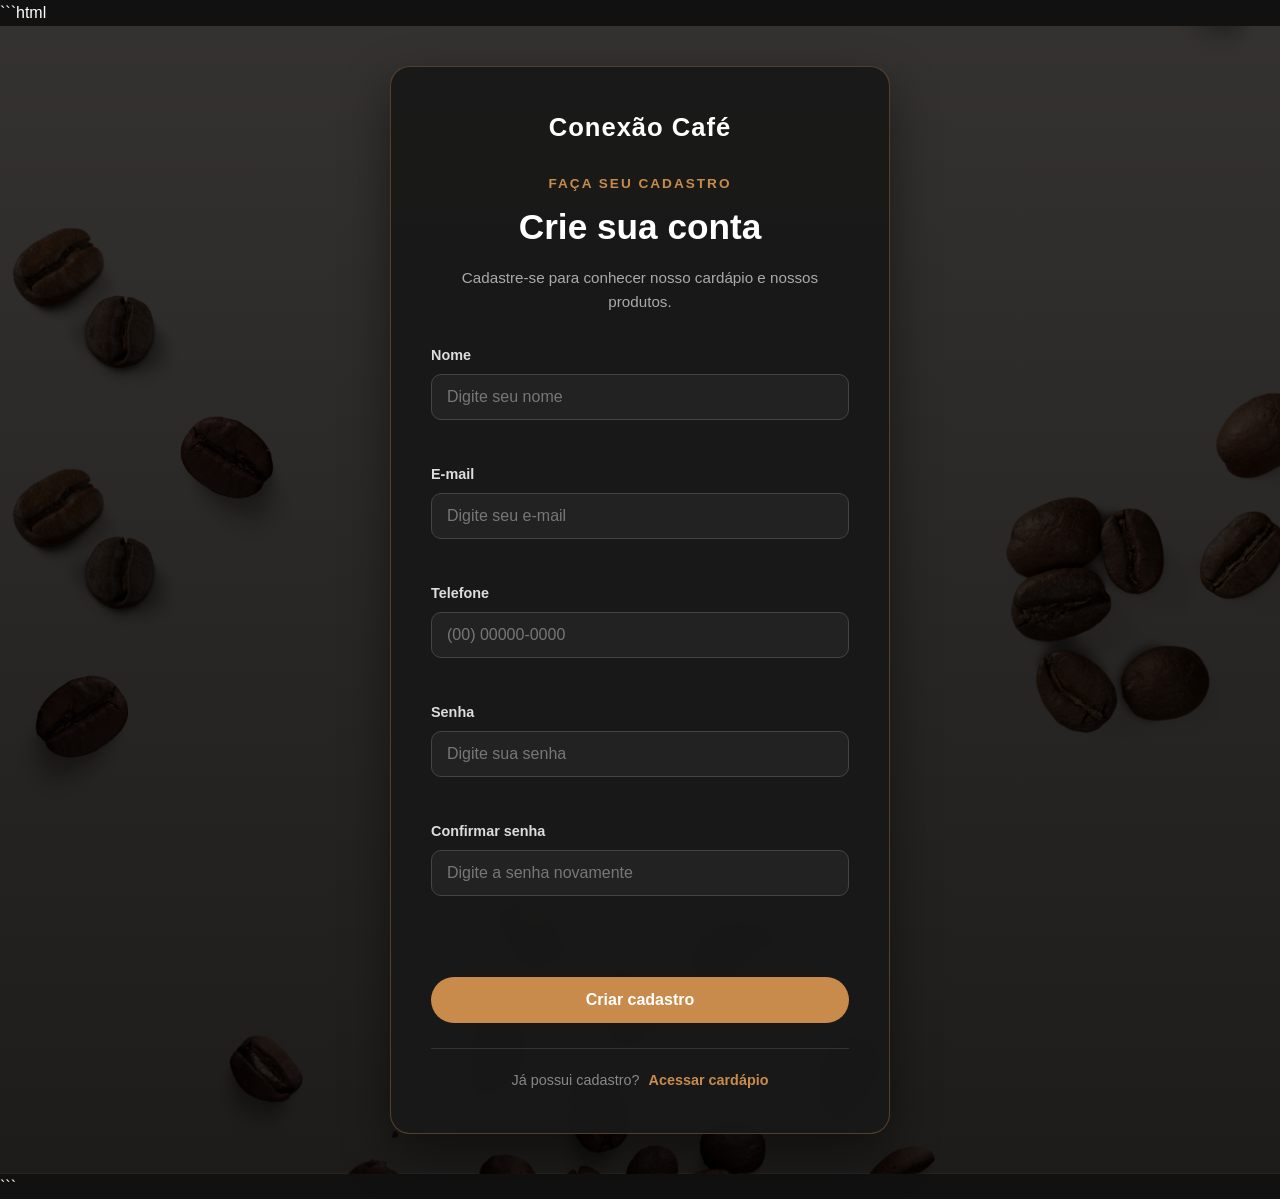
==== cadastro.html @ cc415b2b "Projeto Conexão Café" ====
```html
<!DOCTYPE html>
<html lang="pt-BR">

<head>

    <meta charset="UTF-8">

    <meta
        name="viewport"
        content="width=device-width, initial-scale=1.0"
    >

    <meta
        name="description"
        content="Cadastro - Conexão Café."
    >

    <title>Cadastro | Conexão Café</title>

    <link
        rel="stylesheet"
        href="./src/css/cadastro.css"
    >

</head>


<body>

    <main class="cadastro-page">

        <section class="cadastro-container">

            <div class="cadastro-card">

                <div class="cadastro-header">

                    <a
                        href="./index.html"
                        class="logo"
                    >
                        Conexão Café
                    </a>

                    <p class="cadastro-subtitle">
                        Faça seu cadastro
                    </p>

                    <h1>
                        Crie sua conta
                    </h1>

                    <p class="cadastro-description">
                        Cadastre-se para conhecer nosso
                        cardápio e nossos produtos.
                    </p>

                </div>


                <form
                    id="form-cadastro"
                    class="cadastro-form"
                >

                    <!-- NOME -->

                    <div class="form-group">

                        <label for="nome">
                            Nome
                        </label>

                        <input
                            type="text"
                            id="nome"
                            name="nome"
                            placeholder="Digite seu nome"
                            autocomplete="name"
                            required
                        >

                        <small
                            id="erro-nome"
                            class="mensagem-erro"
                        ></small>

                    </div>


                    <!-- E-MAIL -->

                    <div class="form-group">

                        <label for="email">
                            E-mail
                        </label>

                        <input
                            type="email"
                            id="email"
                            name="email"
                            placeholder="Digite seu e-mail"
                            autocomplete="email"
                            required
                        >

                        <small
                            id="erro-email"
                            class="mensagem-erro"
                        ></small>

                    </div>


                    <!-- TELEFONE -->

                    <div class="form-group">

                        <label for="telefone">
                            Telefone
                        </label>

                        <input
                            type="tel"
                            id="telefone"
                            name="telefone"
                            placeholder="(00) 00000-0000"
                            autocomplete="tel"
                            maxlength="15"
                            required
                        >

                        <small
                            id="erro-telefone"
                            class="mensagem-erro"
                        ></small>

                    </div>


                    <!-- SENHA -->

                    <div class="form-group">

                        <label for="senha">
                            Senha
                        </label>

                        <input
                            type="password"
                            id="senha"
                            name="senha"
                            placeholder="Digite sua senha"
                            autocomplete="new-password"
                            minlength="6"
                            required
                        >

                        <small
                            id="erro-senha"
                            class="mensagem-erro"
                        ></small>

                    </div>


                    <!-- CONFIRMAR SENHA -->

                    <div class="form-group">

                        <label for="confirmar-senha">
                            Confirmar senha
                        </label>

                        <input
                            type="password"
                            id="confirmar-senha"
                            name="confirmar-senha"
                            placeholder="Digite a senha novamente"
                            autocomplete="new-password"
                            minlength="6"
                            required
                        >

                        <small
                            id="erro-confirmar-senha"
                            class="mensagem-erro"
                        ></small>

                    </div>


                    <!-- MENSAGEM GERAL -->

                    <p
                        id="mensagem-cadastro"
                        class="mensagem-cadastro"
                    ></p>


                    <!-- BOTÃO -->

                    <button
                        type="submit"
                        class="button"
                    >
                        Criar cadastro
                    </button>

                </form>


                <div class="cadastro-footer">

                    <p>
                        Já possui cadastro?
                    </p>

                    <a href="./home.html">
                        Acessar cardápio
                    </a>

                </div>

            </div>

        </section>

    </main>


    <script
        src="./src/js/cadastro.js"
    ></script>

</body>

</html>
```
---- src/css/cadastro.css ----
* {
    margin: 0;
    padding: 0;
    box-sizing: border-box;
}


/* =========================
   HTML
========================= */

html {
    scroll-behavior: smooth;
}


/* =========================
   BODY
========================= */

body {

    font-family:
        Arial,
        Helvetica,
        sans-serif;

    background-color: #111;

    color: #fff;

    line-height: 1.6;

}


/* =========================
   LINKS
========================= */

a {

    text-decoration: none;

    color: inherit;

}


/* =========================
   PÁGINA DE CADASTRO
========================= */

.cadastro-page {

    min-height: 100vh;

    display: flex;

    align-items: center;

    justify-content: center;

    padding: 40px 20px;

    background-image:

        linear-gradient(
            rgba(0, 0, 0, 0.78),
            rgba(0, 0, 0, 0.88)
        ),

        url("../images/background-desktop.png");

    background-size: cover;

    background-position: center;

}


/* =========================
   CONTAINER
========================= */

.cadastro-container {

    width: 100%;

    max-width: 500px;

}


/* =========================
   CARD
========================= */

.cadastro-card {

    padding: 40px;

    background-color:
        rgba(24, 24, 24, 0.96);

    border: 1px solid
        rgba(201, 139, 75, 0.35);

    border-radius: 20px;

    box-shadow:
        0 20px 50px
        rgba(0, 0, 0, 0.45);

}


/* =========================
   CABEÇALHO
========================= */

.cadastro-header {

    text-align: center;

    margin-bottom: 30px;

}


.logo {

    display: inline-block;

    margin-bottom: 25px;

    color: #fff;

    font-size: 1.6rem;

    font-weight: bold;

    letter-spacing: 1px;

}


.cadastro-subtitle {

    margin-bottom: 5px;

    color: #c98b4b;

    font-size: 0.85rem;

    font-weight: bold;

    text-transform: uppercase;

    letter-spacing: 2px;

}


.cadastro-header h1 {

    margin-bottom: 10px;

    font-size: 2.2rem;

}


.cadastro-description {

    color: #aaa;

    font-size: 0.95rem;

}


/* =========================
   FORMULÁRIO
========================= */

.cadastro-form {

    display: flex;

    flex-direction: column;

    gap: 18px;

}


.form-group {

    display: flex;

    flex-direction: column;

    gap: 7px;

}


.form-group label {

    color: #ddd;

    font-size: 0.9rem;

    font-weight: bold;

}


/* =========================
   CAMPOS
========================= */

.form-group input {

    width: 100%;

    padding: 13px 15px;

    border: 1px solid #444;

    border-radius: 10px;

    outline: none;

    background-color: #222;

    color: #fff;

    font-size: 1rem;

    transition:
        border-color 0.3s,
        box-shadow 0.3s;

}


.form-group input::placeholder {

    color: #777;

}


.form-group input:focus {

    border-color: #c98b4b;

    box-shadow:
        0 0 0 2px
        rgba(201, 139, 75, 0.15);

}


/* =========================
   ERROS
========================= */

.mensagem-erro {

    min-height: 18px;

    color: #e57373;

    font-size: 0.8rem;

}


/* =========================
   MENSAGEM GERAL
========================= */

.mensagem-cadastro {

    min-height: 20px;

    text-align: center;

    font-size: 0.9rem;

}


.mensagem-cadastro.erro {

    color: #e57373;

}


.mensagem-cadastro.sucesso {

    color: #81c784;

}


/* =========================
   BOTÃO
========================= */

.button {

    width: 100%;

    padding: 14px 20px;

    border: none;

    border-radius: 30px;

    background-color: #c98b4b;

    color: #fff;

    font-size: 1rem;

    font-weight: bold;

    cursor: pointer;

    transition:
        transform 0.3s,
        background-color 0.3s;

}


.button:hover {

    transform: translateY(-2px);

    background-color: #a96d35;

}


.button:active {

    transform: translateY(0);

}


/* =========================
   RODAPÉ DO CADASTRO
========================= */

.cadastro-footer {

    margin-top: 25px;

    padding-top: 20px;

    border-top: 1px solid #333;

    text-align: center;

}


.cadastro-footer p {

    display: inline;

    color: #888;

    font-size: 0.9rem;

}


.cadastro-footer a {

    margin-left: 5px;

    color: #c98b4b;

    font-size: 0.9rem;

    font-weight: bold;

}


.cadastro-footer a:hover {

    text-decoration: underline;

}


/* =========================
   RESPONSIVIDADE
========================= */

@media (max-width: 600px) {

    .cadastro-page {

        padding: 25px 15px;

        background-image:

            linear-gradient(
                rgba(0, 0, 0, 0.78),
                rgba(0, 0, 0, 0.90)
            ),

            url("../images/background-mobile.png");

    }


    .cadastro-card {

        padding: 30px 22px;

        border-radius: 16px;

    }


    .cadastro-header h1 {

        font-size: 1.8rem;

    }


    .logo {

        font-size: 1.4rem;

    }

}
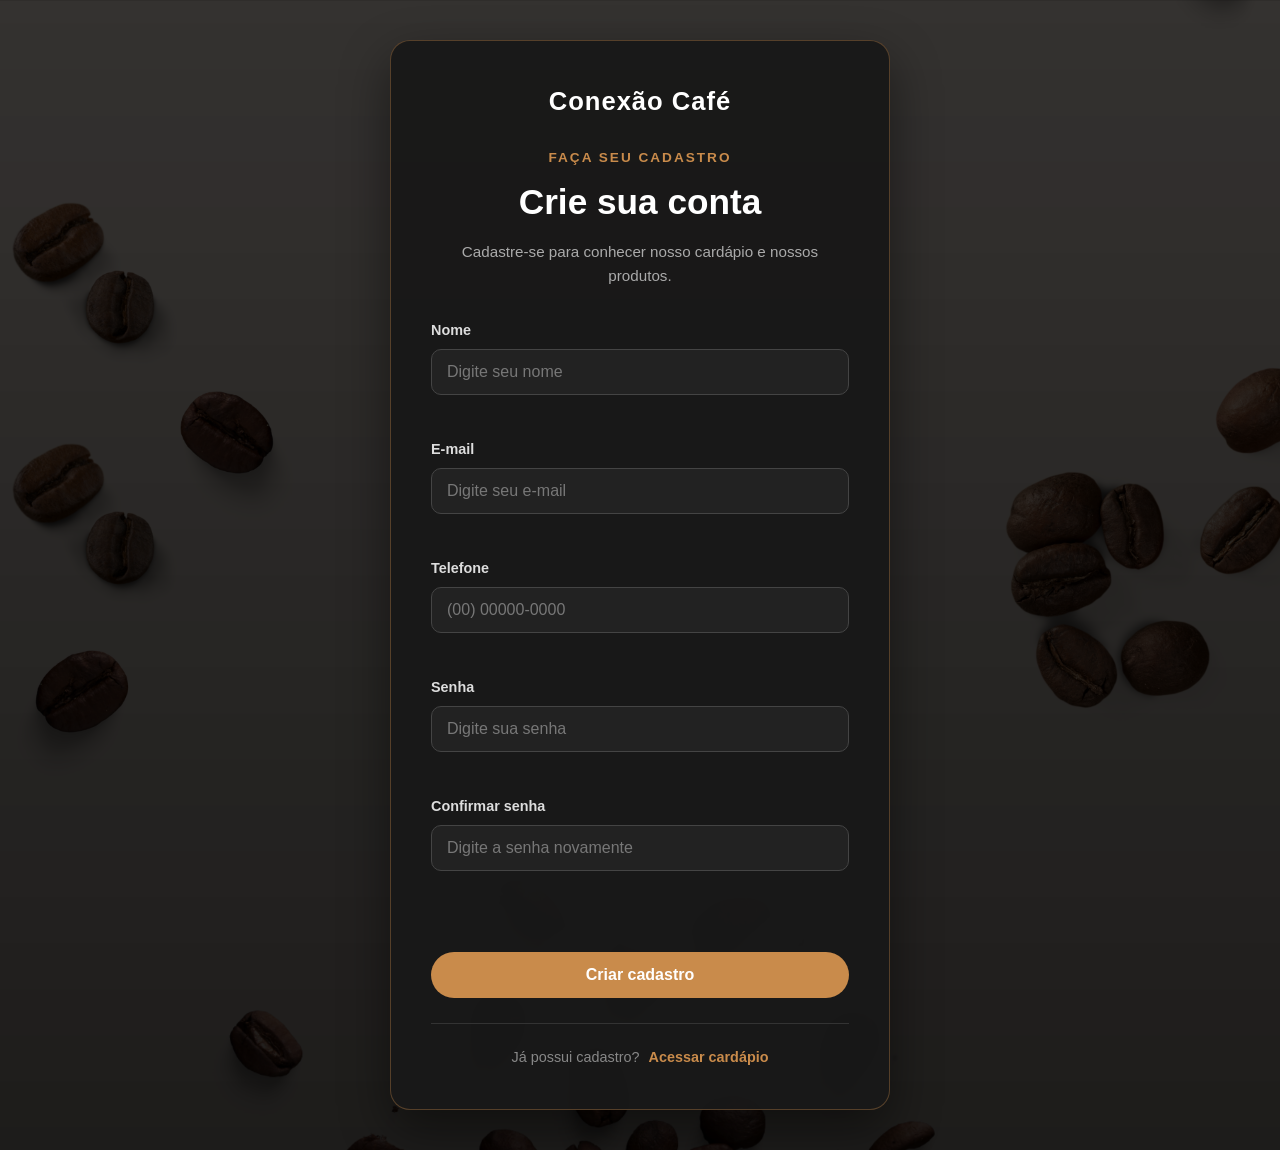
==== commit c61f731d: "Remove code block formatting from cadastro.html" ====
--- a/cadastro.html
+++ b/cadastro.html
@@ -1,4 +1,3 @@
-```html
 <!DOCTYPE html>
 <html lang="pt-BR">
 
@@ -238,4 +237,3 @@
 </body>
 
 </html>
-```
